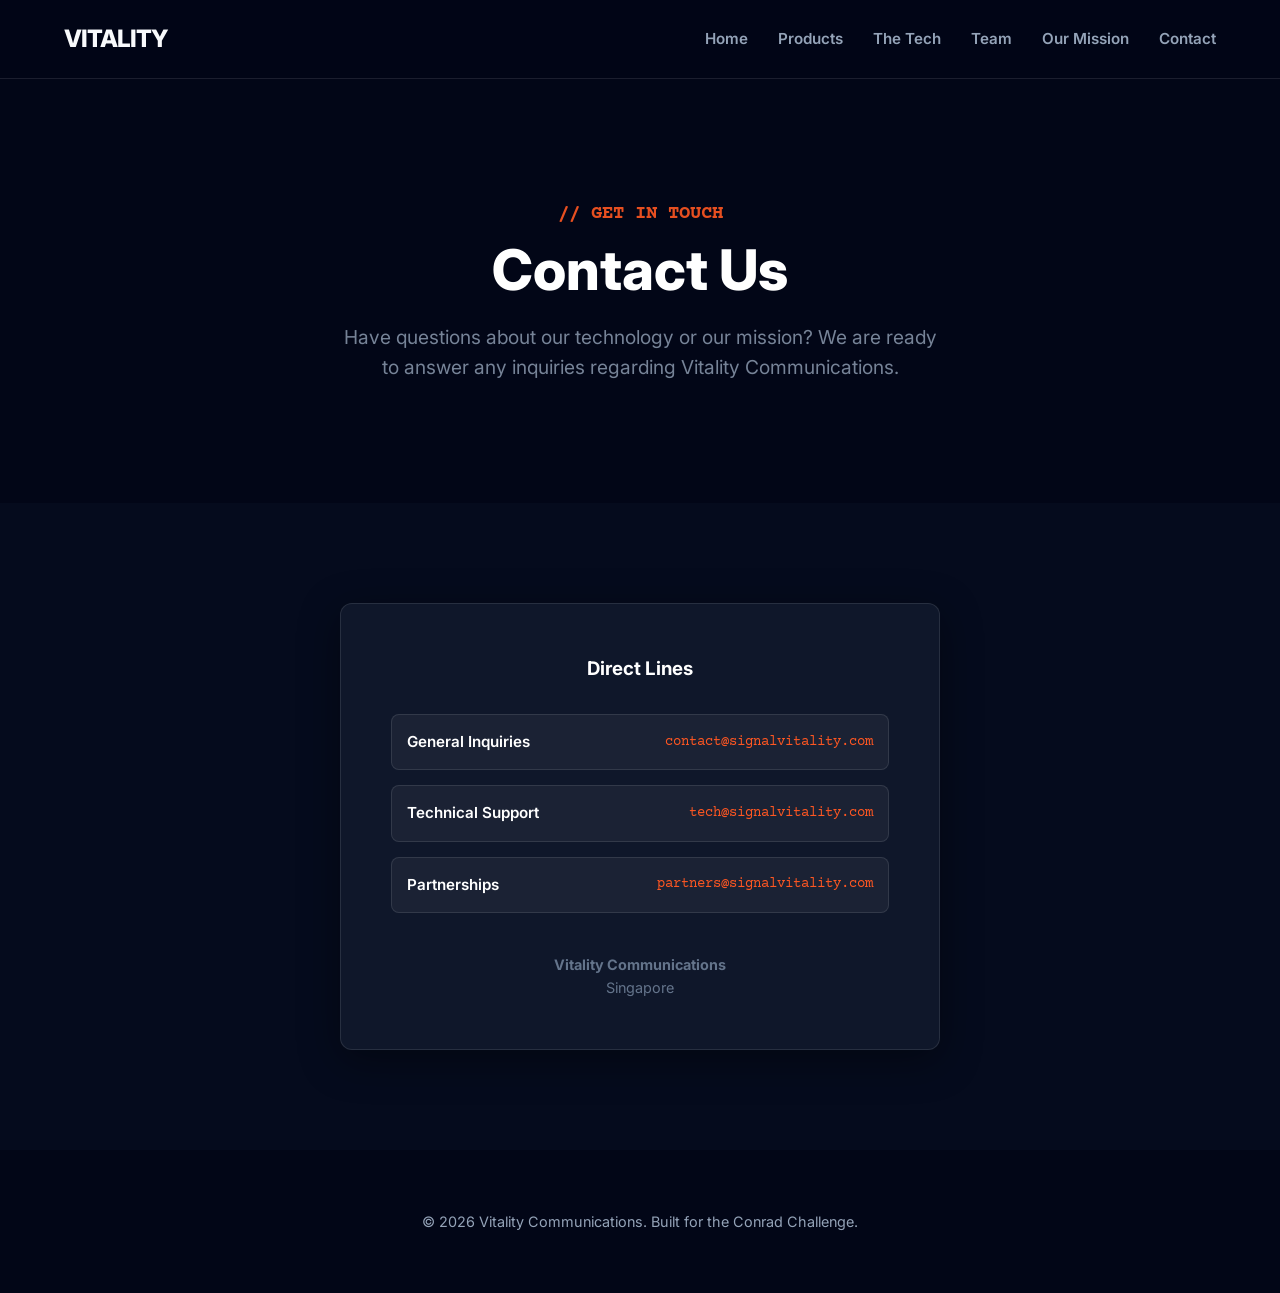
==== contact.html @ ee5ede46 "Update contact.html" ====
<!DOCTYPE html>
<html lang="en">
<head>
    <!-- Google tag (gtag.js) -->
<script async src="https://www.googletagmanager.com/gtag/js?id=G-MPYQN17QH8"></script>
<script>
  window.dataLayer = window.dataLayer || [];
  function gtag(){dataLayer.push(arguments);}
  gtag('js', new Date());

  gtag('config', 'G-MPYQN17QH8');
</script>
    <meta charset="UTF-8">
    <meta name="viewport" content="width=device-width, initial-scale=1.0">
    <title>Contact | Vitality</title>
    
    <meta property="og:title" content="Contact Vitality Communications">
    <meta property="og:description" content="Get in touch with the Vitality team regarding technology, partnerships, or general inquiries.">
    <meta property="og:image" content="https://signalvitality.com/assets/img/clean.png">
    
    <link rel="icon" type="image/svg+xml" href="assets/img/favicon.svg">
    <link rel="preconnect" href="https://fonts.googleapis.com">
    <link href="https://fonts.googleapis.com/css2?family=Inter:wght@400;600;800&family=Courier+Prime:wght@400;700&display=swap" rel="stylesheet">
    <link rel="stylesheet" href="css/style.css">
</head>
<body>
    <div id="loader">
    <div class="loader-content">
        <div class="loader-logo">VITALITY</div>
        <div class="loader-bar">
            <div class="loader-progress"></div>
        </div>
        <div class="loader-text">INITIALIZING AEGIS PROTOCOL...</div>
    </div>
</div>

    <nav>
        <div class="logo">VITALITY</div>
        <div class="hamburger" onclick="toggleMenu()">
            <span></span>
            <span></span>
            <span></span>
        </div>
        <ul id="nav-links">
            <li><a href="index.html">Home</a></li>
            <li><a href="product.html">Products</a></li>
            <li><a href="tech.html">The Tech</a></li>
            <li><a href="team.html">Team</a></li>
            <li><a href="mission.html">Our Mission</a></li>
            <li><a href="contact.html">Contact</a></li>
        </ul>
    </nav>

    <header class="hero" style="padding: 120px 20px; background-image: none; background-color: var(--bg-body);">
        <div class="container" style="text-align: center;">
            <p style="color: var(--primary-color); font-family: 'Courier Prime', monospace; margin-bottom: 10px; font-weight: 700;">// GET IN TOUCH</p>
            <h1 style="font-size: 3.5rem;">Contact Us</h1>
            <p style="max-width: 600px; margin: 0 auto; opacity: 0.8; color: var(--text-muted);">
                Have questions about our technology or our mission? We are ready to answer any inquiries regarding Vitality Communications.
            </p>
        </div>
    </header>

    <section class="reveal">
        <div class="container" style="display: flex; justify-content: center;">
            
            <div style="background: var(--bg-card); padding: 50px; border-radius: 12px; border: 1px solid var(--border-color); text-align: center; max-width: 600px; width: 100%; box-shadow: 0 10px 40px rgba(0,0,0,0.4);">
                
                <h3 style="color: white; margin-bottom: 30px;">Direct Lines</h3>
                
                <a href="mailto:contact@signalvitality.com" style="display: block; background: rgba(255, 255, 255, 0.05); border: 1px solid var(--border-color); color: white; padding: 15px; border-radius: 8px; text-decoration: none; margin-bottom: 15px; transition: all 0.2s ease; text-align: left; display: flex; align-items: center; justify-content: space-between;">
                    <span style="font-family: 'Inter', sans-serif; font-size: 0.95rem; font-weight: 600;">General Inquiries</span>
                    <span style="font-family: 'Courier Prime', monospace; color: var(--primary-color); font-size: 0.9rem;">contact@signalvitality.com</span>
                </a>

                <a href="mailto:tech@signalvitality.com" style="display: block; background: rgba(255, 255, 255, 0.05); border: 1px solid var(--border-color); color: white; padding: 15px; border-radius: 8px; text-decoration: none; margin-bottom: 15px; transition: all 0.2s ease; text-align: left; display: flex; align-items: center; justify-content: space-between;">
                    <span style="font-family: 'Inter', sans-serif; font-size: 0.95rem; font-weight: 600;">Technical Support</span>
                    <span style="font-family: 'Courier Prime', monospace; color: var(--primary-color); font-size: 0.9rem;">tech@signalvitality.com</span>
                </a>

                <a href="mailto:partners@signalvitality.com" style="display: block; background: rgba(255, 255, 255, 0.05); border: 1px solid var(--border-color); color: white; padding: 15px; border-radius: 8px; text-decoration: none; margin-bottom: 15px; transition: all 0.2s ease; text-align: left; display: flex; align-items: center; justify-content: space-between;">
                    <span style="font-family: 'Inter', sans-serif; font-size: 0.95rem; font-weight: 600;">Partnerships</span>
                    <span style="font-family: 'Courier Prime', monospace; color: var(--primary-color); font-size: 0.9rem;">partners@signalvitality.com</span>
                </a>

                <p style="margin-top: 40px; font-size: 0.9rem; color: #64748b; font-family: 'Inter', sans-serif;">
                    <strong>Vitality Communications</strong><br>
                    Singapore
                </p>

            </div>

        </div>
    </section>

    <footer>
        <p>&copy; 2026 Vitality Communications. Built for the Conrad Challenge.</p>
    </footer>
<script>
    window.addEventListener('load', () => {
        const loader = document.getElementById('loader');
        setTimeout(() => {
            loader.style.opacity = '0';
            setTimeout(() => {
                loader.style.display = 'none';
            }, 500);
        }, 1000); // 1 Seconds Force Wait
    });
</script>
    <script>
        window.addEventListener('scroll', reveal);
        function reveal() {
            var reveals = document.querySelectorAll('.reveal');
            for (var i = 0; i < reveals.length; i++) {
                var windowHeight = window.innerHeight;
                var elementTop = reveals[i].getBoundingClientRect().top;
                if (elementTop < windowHeight - 150) {
                    reveals[i].classList.add('active');
                }
            }
        }
        reveal();

        function toggleMenu() {
            var menu = document.getElementById("nav-links");
            menu.classList.toggle("active");
        }
    </script>

</body>
</html>
---- css/style.css ----
/* --- 0. LOADING STYLES --- */

/* PRELOADER CSS */
#loader {
    position: fixed;
    inset: 0;
    background-color: #020617;
    z-index: 9999;
    display: flex;
    justify-content: center;
    align-items: center;
    transition: opacity 0.5s ease-out;
}
.loader-content { text-align: center; width: 300px; }
.loader-logo {
    font-family: 'Inter', sans-serif;
    font-weight: 900;
    font-size: 2rem;
    color: white;
    margin-bottom: 20px;
    letter-spacing: 2px;
}
.loader-bar {
    width: 100%;
    height: 2px;
    background: rgba(255, 255, 255, 0.1);
    position: relative;
    overflow: hidden;
}
.loader-progress {
    position: absolute;
    top: 0;
    left: 0;
    height: 100%;
    width: 100%;
    background: #FF5722; /* Ensure this matches your primary color */
    animation: loadProgress 2s infinite;
    transform-origin: left;
}
.loader-text {
    font-family: 'Courier Prime', monospace;
    color: #FF5722;
    font-size: 0.7rem;
    margin-top: 10px;
    opacity: 0.7;
}
@keyframes loadProgress {
    0% { transform: scaleX(0); }
    50% { transform: scaleX(0.7); }
    100% { transform: scaleX(1); }
}

/* --- 1. VARIABLES (STEALTH NAVY THEME) --- */
:root {
    /* BRAND COLORS */
    --primary-color: #FF5722;   /* Safety Orange (Highlights) */
    
    /* DARK MODE PALETTE */
    --bg-body: #020617;         /* Almost Black (Main Background) */
    --bg-card: #0F172A;         /* Deep Slate (Card Background) */
    --bg-nav:  rgba(2, 6, 23, 0.95); /* Semi-transparent Nav */
    
    /* TEXT COLORS */
    --text-main: #F8FAFC;       /* White (Headings) */
    --text-muted: #94A3B8;      /* Grey (Paragraphs) */
    
    /* BORDERS */
    --border-color: rgba(255, 255, 255, 0.1); /* Subtle white lines */

    /* FONTS */
    --font-body: 'Inter', sans-serif;
}

/* --- 2. RESET & BASE --- */
* {
    margin: 0;
    padding: 0;
    box-sizing: border-box;
}

body {
    font-family: var(--font-body);
    color: var(--text-muted);
    line-height: 1.6;
    background-color: var(--bg-body);
    overflow-x: hidden;
}

/* SCROLL LOCK CLASS (Added by JS during animation) */
body.noscroll {
    overflow: hidden;
}

h1, h2, h3, h4 {
    color: var(--text-main);
}

/* --- 3. UTILITIES --- */
.container {
    max-width: 1200px;
    margin: 0 auto;
    padding: 0 20px;
}

/* --- 4. NAVIGATION (DARK GLASS) --- */
nav {
    display: flex;
    justify-content: space-between;
    align-items: center;
    padding: 20px 5%;
    background-color: var(--bg-nav);
    backdrop-filter: blur(10px);
    border-bottom: 1px solid var(--border-color);
    position: sticky;
    top: 0;
    z-index: 1000;
}

nav .logo {
    font-weight: 800;
    font-size: 1.5rem;
    color: var(--text-main);
    letter-spacing: -1px;
}

nav ul {
    list-style: none;
    display: flex;
    gap: 30px;
}

nav a {
    text-decoration: none;
    color: var(--text-muted);
    font-weight: 600;
    font-size: 0.95rem;
    transition: color 0.3s;
}

nav a:hover, nav a.active {
    color: var(--primary-color);
}

nav .btn-nav {
    background-color: var(--primary-color);
    color: white;
    padding: 8px 16px;
    border-radius: 4px;
}

nav .btn-nav:hover {
    background-color: #e64a19;
}

/* Hamburger Icon (White) */
.hamburger {
    display: none;
    cursor: pointer;
    flex-direction: column;
    gap: 5px;
}
.hamburger span {
    display: block;
    width: 25px;
    height: 3px;
    background-color: var(--text-main);
    border-radius: 3px;
}

/* --- 5. HERO SECTIONS --- */
header.hero, header.hero-home {
    background-image: linear-gradient(rgba(2, 6, 23, 0.85), rgba(2, 6, 23, 0.7)), url('../assets/img/hero.png');
    background-size: cover;
    background-position: center;
    background-repeat: no-repeat;
    color: white;
    padding: 120px 20px;
    text-align: center;
    border-bottom: none; /* REMOVED BORDER */
}

/* Fullscreen Hero specific */
header.hero-home {
    /* Reduced height so the next section peeks through */
    min-height: 70vh; 
    height: auto;
    display: flex;
    flex-direction: column;
    justify-content: center;
    align-items: center;
    position: relative;
    text-shadow: 0 4px 15px rgba(0,0,0,0.8);
    padding-top: 100px;
    padding-bottom: 100px;
}

header.hero h1, header.hero-home h1 {
    font-size: 3.5rem;
    line-height: 1.1;
    margin-bottom: 20px;
    font-weight: 800;
    color: white;
}

header.hero p, header.hero-home p {
    font-size: 1.2rem;
    opacity: 0.9;
    margin-bottom: 40px;
    color: #cbd5e1;
}

.hero-btns {
    display: flex;
    justify-content: center;
    gap: 15px;
}

/* --- SCROLL INDICATOR (BOUNCING) --- */
.scroll-indicator {
    position: absolute;
    bottom: 100px; /* Moved up slightly */
    left: 50%;
    transform: translateX(-50%);
    
    font-family: 'Courier Prime', monospace;
    font-size: 1.1rem; /* Larger font */
    font-weight: 700;  /* Bolder */
    color: var(--primary-color);
    
    opacity: 0; /* JS fades this in */
    cursor: pointer;
    text-shadow: 0 2px 10px rgba(0,0,0,0.8);
    letter-spacing: 1px;
    
    z-index: 100;
    pointer-events: auto;
    
    /* Bounce Animation */
    animation: bounce 2s infinite;
}

@keyframes bounce {
    0%, 20%, 50%, 80%, 100% {transform: translateX(-50%) translateY(0);}
    40% {transform: translateX(-50%) translateY(-15px);} /* Higher jump */
    60% {transform: translateX(-50%) translateY(-7px);}
}

.hero-label {
    position: absolute;
    bottom: 20px;
    right: 30px;
    font-family: 'Courier New', monospace;
    font-size: 0.8rem;
    color: rgba(255, 255, 255, 0.6);
    letter-spacing: 1px;
    text-transform: uppercase;
}

/* --- 6. BUTTONS --- */
.btn {
    display: inline-block;
    padding: 14px 35px;
    background-color: var(--primary-color);
    color: white;
    text-decoration: none;
    border-radius: 6px;
    font-weight: bold;
    border: 1px solid var(--primary-color);
    transition: all 0.2s ease;
}
.btn:hover { background-color: #e64a19; }

.btn-outline {
    background-color: transparent;
    color: white;
    border: 1px solid rgba(255,255,255,0.3);
}
.btn-outline:hover {
    border-color: white;
    background-color: rgba(255,255,255,0.05);
}

/* --- 7. SECTIONS (ALL DARK) --- */
section {
    padding: 100px 0;
    border-bottom: none; /* REMOVED BORDER */
}

/* Alternating dark shades */
section:nth-child(odd) { background-color: var(--bg-body); }
section:nth-child(even) { background-color: #050b1d; }

section h2 {
    font-size: 2.5rem;
    margin-bottom: 10px;
    color: var(--text-main);
}

p.lead {
    font-size: 1.2rem;
    color: var(--text-muted);
    max-width: 700px;
    margin-bottom: 50px;
}

/* --- 8. CARDS (DARK UI) --- */
.grid-2 {
    display: grid;
    grid-template-columns: 1fr 1fr;
    gap: 40px;
    margin-top: 40px;
}

.features-grid {
    display: grid;
    grid-template-columns: repeat(3, 1fr);
    gap: 30px;
    margin-top: 40px;
}

.card, .feature, .product-card {
    background: var(--bg-card);
    padding: 30px;
    border-radius: 8px;
    border: 1px solid var(--border-color);
    color: var(--text-muted);
    box-shadow: 0 4px 20px rgba(0,0,0,0.2); /* Dark shadow */
}

.feature h3, .card h3 {
    margin-bottom: 15px;
    color: var(--text-main);
    font-size: 1.3rem;
}

/* --- 9. FOOTER --- */
footer {
    background-color: #020617;
    color: var(--text-muted);
    text-align: center;
    padding: 60px 20px;
    font-size: 0.9rem;
    border-top: none; /* REMOVED BORDER */
}

/* --- 10. TABLES (DARK MODE) --- */
.comparison-table, .software-table {
    width: 100%;
    border-collapse: collapse;
    margin-top: 30px;
    background: var(--bg-card);
    border: 1px solid var(--border-color);
    border-radius: 8px;
    overflow: hidden;
}

.comparison-table th, .software-table th {
    background-color: #1e293b;
    color: white;
    padding: 15px 20px;
    text-align: left;
    font-weight: 600;
}

.comparison-table td, .software-table td {
    padding: 15px 20px;
    border-bottom: 1px solid var(--border-color);
    color: var(--text-muted);
}

/* --- 11. ANIMATIONS --- */
.reveal {
    opacity: 0;
    transform: translateY(30px);
    transition: all 0.8s ease-out;
}
.reveal.active {
    opacity: 1;
    transform: translateY(0);
}

/* --- 12. SPECIFIC OVERRIDES --- */

/* Fix Product Card Images for Dark Mode */
.product-img-container, .product-img-placeholder {
    background-color: #0f172a !important;
    border-bottom: 1px solid var(--border-color) !important;
}

/* Ensure Global Impact stays dark */
#impact {
    background-color: var(--bg-body) !important;
    border-top: none; /* REMOVED BORDER */
}

/* --- 13. MOBILE RESPONSIVENESS --- */
@media (max-width: 768px) {
    /* Menu Fixes */
    .hamburger { display: flex; }
    
    nav ul {
        display: none; 
        flex-direction: column;
        width: 100%;
        position: absolute;
        top: 70px;
        left: 0;
        background-color: var(--bg-card); /* Dark menu background */
        padding: 20px;
        box-shadow: 0 10px 20px rgba(0,0,0,0.5);
        border-top: 1px solid var(--border-color);
        border-bottom: 1px solid var(--border-color);
    }
    nav ul.active { display: flex; }

    /* Text Sizing */
    header.hero h1, header.hero-home h1 { 
        font-size: 2.5rem !important;
        line-height: 1.2 !important;
    }
    
    /* Layout */
    .grid-2, .features-grid { grid-template-columns: 1fr; }
    section { padding: 60px 0; }
    
    /* Tables & Code Blocks (Prevent Overflow) */
    .comparison-table, .software-table { min-width: 600px; }
    div[style*="overflow-x: auto"] { 
        width: 100%; 
        overflow-x: auto; 
    }
    .code-block, .tech-diagram, .tech-compare {
        max-width: 100vw;
        overflow-x: auto !important;
        white-space: nowrap; 
    }
    .code-block { white-space: pre-wrap !important; }

    /* Hiding Elements */
    .hero-label, .scroll-indicator { display: none !important; }
}


/* =========================================================================
   14. NEW AEGIS ANIMATION STYLES (Fixed: Direct to Map + Spacing)
========================================================================= */

header.aegis-intro {
    height: 100vh; 
    width: 100vw;
    position: relative; 
    background-color: #020617;
    border-bottom: none; /* REMOVED BORDER */
    overflow: hidden;
    display: flex;
    justify-content: center;
    align-items: center;
}

/* Stage: Forces 16:9 ratio but scales up to COVER the viewport */
#hero-stage {
    position: absolute;
    width: 100vw;
    height: 56.25vw; /* Base 16:9 */
    min-height: 100vh;
    min-width: 177.78vh; /* 16:9 ratio relative to height */
    top: 50%; left: 50%;
    transform: translate(-50%, -50%);
    z-index: 10;
}

/* Background Map */
.bg-map-container { position: absolute; top: 0; left: 0; width: 100%; height: 100%; z-index: 0; }
#city-map {
    width: 100%; height: 100%; 
    object-fit: cover; 
    transform: scale(3);
    filter: blur(4px) invert(1) hue-rotate(180deg) brightness(0.8);
    opacity: 0.5;
}

/* --- Device Wrappers (Animated by GSAP) --- */
.device {
    position: absolute;
    top: 50%; left: 50%;
    transform: translate(-50%, -50%);
    will-change: transform, opacity;
    z-index: 10; 
    display: flex;
    justify-content: center;
    align-items: center;
}

/* Hero Node Specific Wrapper - Increased size to 48vw */
#hero-node-wrapper { 
    width: 48vw; 
    z-index: 15; 
    top: 38%; 
    left: 51%;
}

/* Secondary Device Wrappers */
.secondary-device {
    opacity: 0;
    transform: translate(-50%, -50%) scale(0);
}

/* Wrapper Sizing */
#hub-wrapper { width: 13vw; } 
.std-node-wrapper { width: 9.6vw; }
.repeater-wrapper { width: 6.5vw; } 
.handheld-wrapper { width: 6.75vw; }

/* --- Inner Images & PERMANENT OFFSETS (Your Config) --- */
.device-img {
    width: 100%;
    height: auto;
    display: block;
    filter: drop-shadow(0px 0px 15px rgba(255, 255, 255, 0.3));
}

.offset-rep { transform: translate(15%, 20%); }
.offset-hub { transform: translate(-5%, 10%); }
.offset-node { transform: translate(0, 0); }
#hero-node-wrapper .device-img { transform: translate(0, 0%); }
.offset-hand { transform: translate(-15%, -10%); }


/* SVG Lines */
#mesh-lines-svg {
    position: absolute; top: 0; left: 0; width: 100%; height: 100%;
    z-index: 5; 
    pointer-events: none;
    filter: drop-shadow(0px 0px 8px rgba(255, 255, 255, 0.6));
}
.mesh-line {
    fill: none; stroke: var(--primary-color); stroke-width: 2px;
    vector-effect: non-scaling-stroke;
    opacity: 0;
}

/* Animation Text Typography */
#hero-text-container {
    position: absolute;
    top: 72%;
    left: 50%;
    transform: translate(-50%, -50%);
    z-index: 20; 
    text-align: center; pointer-events: none;
    width: 100%; max-width: 1400px;
    display: flex; flex-direction: column; align-items: center; justify-content: center;
}

#hero-text-container h1 {
    color: #F8FAFC; font-weight: 700; font-size: 2.5vw; 
    margin-bottom: 0px; text-transform: uppercase; letter-spacing: 0.8em; 
    margin-left: 0.8em; text-shadow: 0 4px 20px rgba(0,0,0,0.9);
    line-height: 1; white-space: nowrap; 
}

#hero-text-container h2 {
    color: #F8FAFC; font-weight: 900; font-size: 13vw; 
    line-height: 0.85; margin-top: 0px; margin-bottom: 15px;
    text-transform: uppercase; letter-spacing: -0.02em;
    text-shadow: 0 4px 40px rgba(0,0,0,1);
}

#hero-text-container h3 {
    color: var(--primary-color); 
    font-weight: 700; font-size: 2vw;
    margin-top: 0; text-transform: uppercase;
    letter-spacing: 0.15em;
    text-shadow: 0 2px 10px rgba(0,0,0,0.8);
    opacity: 0.9;
    white-space: nowrap;
}

/* Animation Mobile Overrides */
@media (max-width: 768px) {
    #hero-node-wrapper { width: 60vw; }
    #hub-wrapper { width: 25vw; } 
    .std-node-wrapper { width: 18vw; } 
    .repeater-wrapper { width: 14vw; } 
    .handheld-wrapper { width: 12vw; }
    
    #hero-text-container h1 { font-size: 4vw; letter-spacing: 0.5em; margin-left: 0.5em; }
    #hero-text-container h2 { font-size: 18vw; }
    #hero-text-container h3 { font-size: 3.5vw; }
}
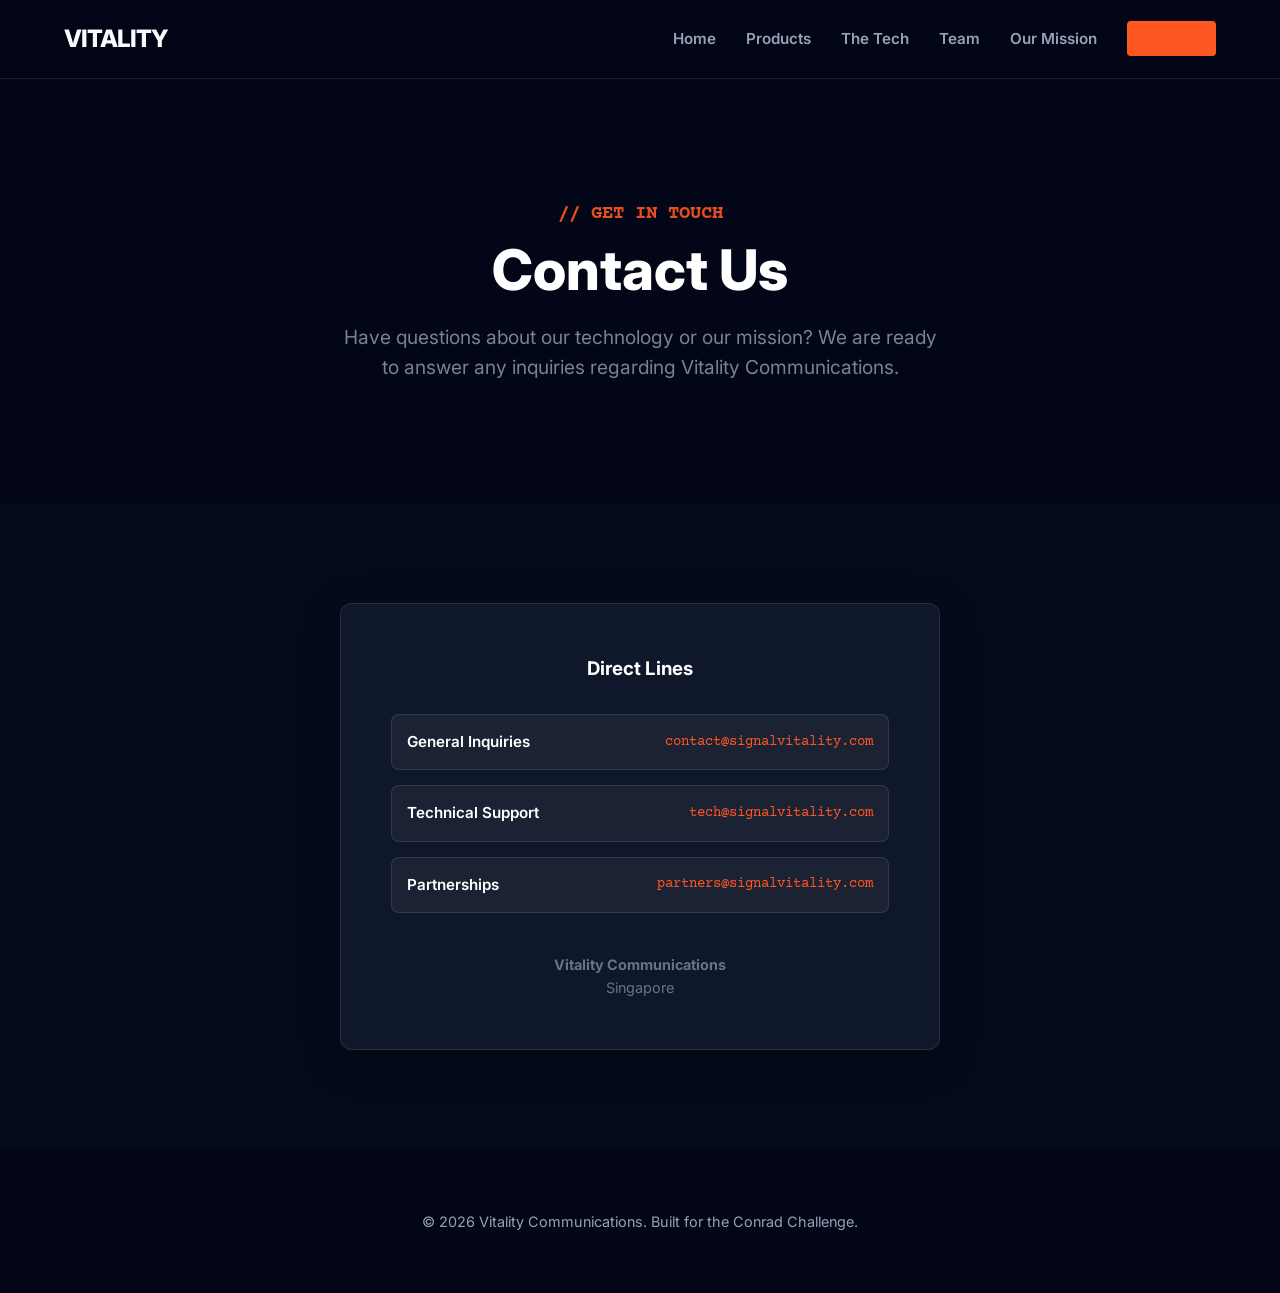
==== commit 029d204e: "Refactor CSS and distribute navigation logic -   Moved common CSS variables and styles (nav, footer," ====
--- a/contact.html
+++ b/contact.html
@@ -34,22 +34,7 @@
     </div>
 </div>
 
-    <nav>
-        <div class="logo">VITALITY</div>
-        <div class="hamburger" onclick="toggleMenu()">
-            <span></span>
-            <span></span>
-            <span></span>
-        </div>
-        <ul id="nav-links">
-            <li><a href="index.html">Home</a></li>
-            <li><a href="product.html">Products</a></li>
-            <li><a href="tech.html">The Tech</a></li>
-            <li><a href="team.html">Team</a></li>
-            <li><a href="mission.html">Our Mission</a></li>
-            <li><a href="contact.html">Contact</a></li>
-        </ul>
-    </nav>
+    <nav></nav>
 
     <header class="hero" style="padding: 120px 20px; background-image: none; background-color: var(--bg-body);">
         <div class="container" style="text-align: center;">
@@ -121,11 +106,7 @@
         }
         reveal();
 
-        function toggleMenu() {
-            var menu = document.getElementById("nav-links");
-            menu.classList.toggle("active");
-        }
     </script>
-
+    <script src="js/nav.js"></script>
 </body>
 </html>
--- a/css/style.css
+++ b/css/style.css
@@ -64,6 +64,14 @@
     --text-main: #F8FAFC;       /* White (Headings) */
     --text-muted: #94A3B8;      /* Grey (Paragraphs) */
     
+    /* STATUS COLORS */
+    --success-color: #10B981;
+    --danger-color: #EF4444;
+    --group-color: #3B82F6;
+
+    /* ALIASES */
+    --bg-dark: var(--bg-body);
+
     /* BORDERS */
     --border-color: rgba(255, 255, 255, 0.1); /* Subtle white lines */
 
@@ -158,6 +166,9 @@
     cursor: pointer;
     flex-direction: column;
     gap: 5px;
+    background: none;
+    border: none;
+    padding: 0;
 }
 .hamburger span {
     display: block;
@@ -309,13 +320,15 @@
     grid-template-columns: 1fr 1fr;
     gap: 40px;
     margin-top: 40px;
+    width: 100%;
 }
 
 .features-grid {
     display: grid;
-    grid-template-columns: repeat(3, 1fr);
+    grid-template-columns: repeat(auto-fit, minmax(300px, 1fr));
     gap: 30px;
     margin-top: 40px;
+    width: 100%;
 }
 
 .card, .feature, .product-card {
@@ -344,7 +357,7 @@
 }
 
 /* --- 10. TABLES (DARK MODE) --- */
-.comparison-table, .software-table {
+.comparison-table, .software-table, .spec-table {
     width: 100%;
     border-collapse: collapse;
     margin-top: 30px;
@@ -362,10 +375,25 @@
     font-weight: 600;
 }
 
-.comparison-table td, .software-table td {
+.comparison-table td, .software-table td, .spec-table td {
     padding: 15px 20px;
     border-bottom: 1px solid var(--border-color);
     color: var(--text-muted);
+}
+
+/* Spec Table Specifics */
+.spec-table {
+    font-family: 'Courier Prime', monospace;
+    font-size: 0.9rem;
+    margin-top: 20px;
+    background: transparent; /* Override card background if needed, or keep consistent */
+    border: none;
+    box-shadow: none;
+}
+.spec-table td:first-child {
+    font-weight: 700;
+    color: var(--primary-color);
+    width: 30%;
 }
 
 /* --- 11. ANIMATIONS --- */
@@ -379,7 +407,33 @@
     transform: translateY(0);
 }
 
-/* --- 12. SPECIFIC OVERRIDES --- */
+/* --- 12. SPECIFIC OVERRIDES & UTILITIES --- */
+
+/* GLASSMORPHISM CARD STYLE */
+.glass-card {
+    background: rgba(15, 23, 42, 0.65); /* Dark blue tint */
+    backdrop-filter: blur(12px); /* The "Glass" blur */
+    -webkit-backdrop-filter: blur(12px);
+    border: 1px solid rgba(255, 255, 255, 0.08);
+    border-radius: 12px;
+    padding: 30px;
+    transition: all 0.3s ease;
+    position: relative;
+    overflow: hidden;
+    box-shadow: 0 4px 30px rgba(0, 0, 0, 0.2);
+}
+
+.glass-card:hover {
+    transform: translateY(-5px);
+    border-color: rgba(255, 87, 34, 0.5); /* Orange border on hover */
+    box-shadow: 0 10px 40px rgba(255, 87, 34, 0.15);
+}
+
+/* WAVE & NETWORK CANVAS */
+.anim-canvas {
+    position: absolute; top: 0; left: 0; width: 100%; height: 100%;
+    z-index: 0; pointer-events: none; opacity: 0.5;
+}
 
 /* Fix Product Card Images for Dark Mode */
 .product-img-container, .product-img-placeholder {
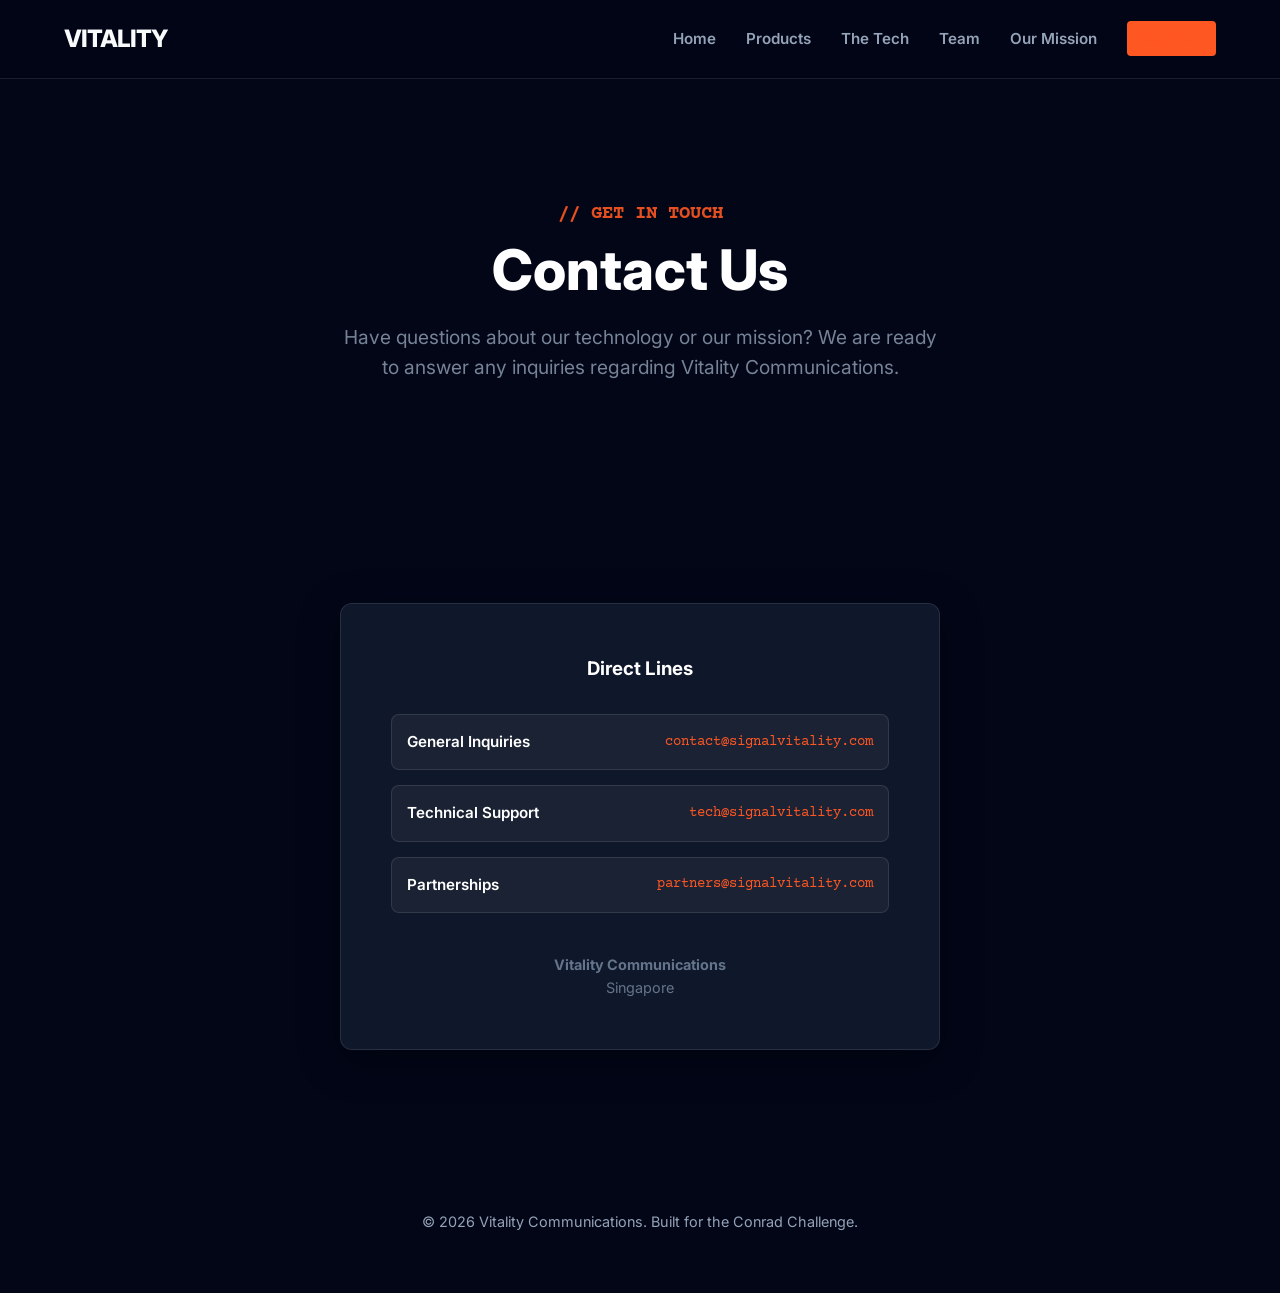
==== commit a3fc6193: "Replace preloader with progressive image loading -   Removed `#loader` and associated blocking JS fr" ====
--- a/contact.html
+++ b/contact.html
@@ -24,16 +24,6 @@
     <link rel="stylesheet" href="css/style.css">
 </head>
 <body>
-    <div id="loader">
-    <div class="loader-content">
-        <div class="loader-logo">VITALITY</div>
-        <div class="loader-bar">
-            <div class="loader-progress"></div>
-        </div>
-        <div class="loader-text">INITIALIZING AEGIS PROTOCOL...</div>
-    </div>
-</div>
-
     <nav></nav>
 
     <header class="hero" style="padding: 120px 20px; background-image: none; background-color: var(--bg-body);">
@@ -82,17 +72,6 @@
         <p>&copy; 2026 Vitality Communications. Built for the Conrad Challenge.</p>
     </footer>
 <script>
-    window.addEventListener('load', () => {
-        const loader = document.getElementById('loader');
-        setTimeout(() => {
-            loader.style.opacity = '0';
-            setTimeout(() => {
-                loader.style.display = 'none';
-            }, 500);
-        }, 1000); // 1 Seconds Force Wait
-    });
-</script>
-    <script>
         window.addEventListener('scroll', reveal);
         function reveal() {
             var reveals = document.querySelectorAll('.reveal');
--- a/css/style.css
+++ b/css/style.css
@@ -1,54 +1,5 @@
-/* --- 0. LOADING STYLES --- */
-
-/* PRELOADER CSS */
-#loader {
-    position: fixed;
-    inset: 0;
-    background-color: #020617;
-    z-index: 9999;
-    display: flex;
-    justify-content: center;
-    align-items: center;
-    transition: opacity 0.5s ease-out;
-}
-.loader-content { text-align: center; width: 300px; }
-.loader-logo {
-    font-family: 'Inter', sans-serif;
-    font-weight: 900;
-    font-size: 2rem;
-    color: white;
-    margin-bottom: 20px;
-    letter-spacing: 2px;
-}
-.loader-bar {
-    width: 100%;
-    height: 2px;
-    background: rgba(255, 255, 255, 0.1);
-    position: relative;
-    overflow: hidden;
-}
-.loader-progress {
-    position: absolute;
-    top: 0;
-    left: 0;
-    height: 100%;
-    width: 100%;
-    background: #FF5722; /* Ensure this matches your primary color */
-    animation: loadProgress 2s infinite;
-    transform-origin: left;
-}
-.loader-text {
-    font-family: 'Courier Prime', monospace;
-    color: #FF5722;
-    font-size: 0.7rem;
-    margin-top: 10px;
-    opacity: 0.7;
-}
-@keyframes loadProgress {
-    0% { transform: scaleX(0); }
-    50% { transform: scaleX(0.7); }
-    100% { transform: scaleX(1); }
-}
+/* --- 0. PROGRESSIVE LOADING --- */
+@import url('loading.css');
 
 /* --- 1. VARIABLES (STEALTH NAVY THEME) --- */
 :root {
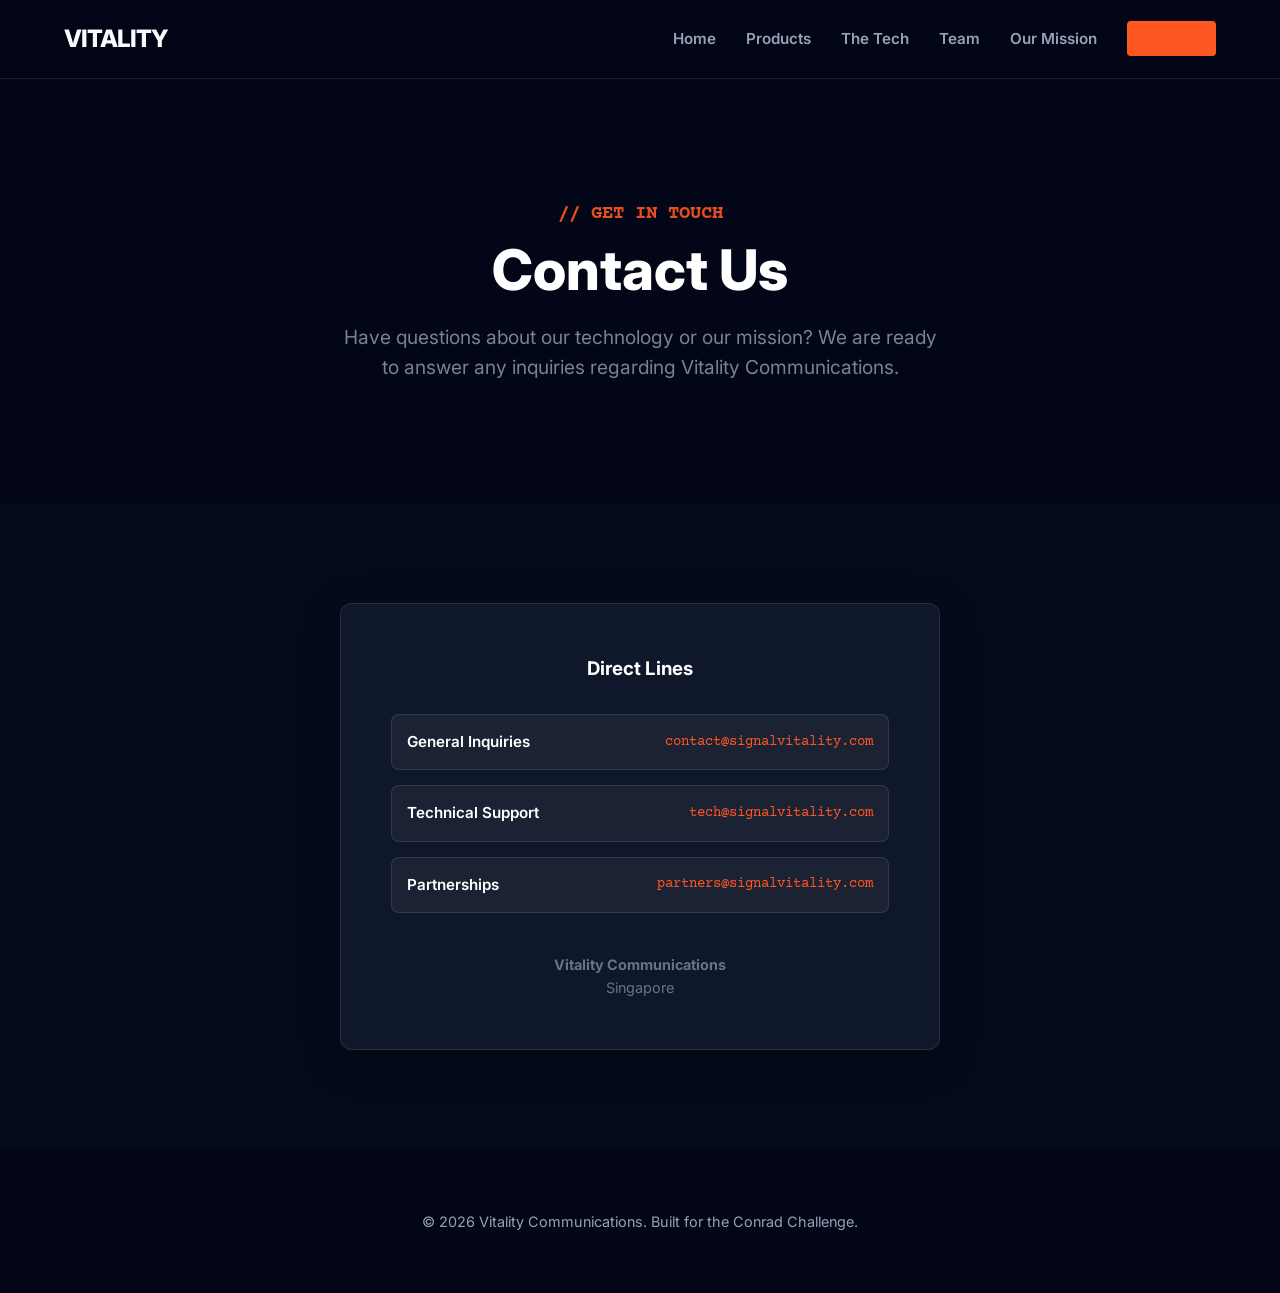
==== commit e5b11f7f: "Refactor site to separate CSS/JS and improve mobile navigation - Separated inline CSS and JS into ex" ====
--- a/contact.html
+++ b/contact.html
@@ -26,66 +26,55 @@
 <body>
     <nav></nav>
 
-    <header class="hero" style="padding: 120px 20px; background-image: none; background-color: var(--bg-body);">
-        <div class="container" style="text-align: center;">
-            <p style="color: var(--primary-color); font-family: 'Courier Prime', monospace; margin-bottom: 10px; font-weight: 700;">// GET IN TOUCH</p>
-            <h1 style="font-size: 3.5rem;">Contact Us</h1>
-            <p style="max-width: 600px; margin: 0 auto; opacity: 0.8; color: var(--text-muted);">
-                Have questions about our technology or our mission? We are ready to answer any inquiries regarding Vitality Communications.
-            </p>
-        </div>
-    </header>
+    <main>
+        <header class="hero" style="padding: 120px 20px; background-image: none; background-color: var(--bg-body);">
+            <div class="container" style="text-align: center;">
+                <p style="color: var(--primary-color); font-family: 'Courier Prime', monospace; margin-bottom: 10px; font-weight: 700;">// GET IN TOUCH</p>
+                <h1 style="font-size: 3.5rem;">Contact Us</h1>
+                <p style="max-width: 600px; margin: 0 auto; opacity: 0.8; color: var(--text-muted);">
+                    Have questions about our technology or our mission? We are ready to answer any inquiries regarding Vitality Communications.
+                </p>
+            </div>
+        </header>
 
-    <section class="reveal">
-        <div class="container" style="display: flex; justify-content: center;">
-            
-            <div style="background: var(--bg-card); padding: 50px; border-radius: 12px; border: 1px solid var(--border-color); text-align: center; max-width: 600px; width: 100%; box-shadow: 0 10px 40px rgba(0,0,0,0.4);">
+        <section class="reveal">
+            <div class="container" style="display: flex; justify-content: center;">
                 
-                <h3 style="color: white; margin-bottom: 30px;">Direct Lines</h3>
-                
-                <a href="mailto:contact@signalvitality.com" style="display: block; background: rgba(255, 255, 255, 0.05); border: 1px solid var(--border-color); color: white; padding: 15px; border-radius: 8px; text-decoration: none; margin-bottom: 15px; transition: all 0.2s ease; text-align: left; display: flex; align-items: center; justify-content: space-between;">
-                    <span style="font-family: 'Inter', sans-serif; font-size: 0.95rem; font-weight: 600;">General Inquiries</span>
-                    <span style="font-family: 'Courier Prime', monospace; color: var(--primary-color); font-size: 0.9rem;">contact@signalvitality.com</span>
-                </a>
+                <div style="background: var(--bg-card); padding: 50px; border-radius: 12px; border: 1px solid var(--border-color); text-align: center; max-width: 600px; width: 100%; box-shadow: 0 10px 40px rgba(0,0,0,0.4);">
 
-                <a href="mailto:tech@signalvitality.com" style="display: block; background: rgba(255, 255, 255, 0.05); border: 1px solid var(--border-color); color: white; padding: 15px; border-radius: 8px; text-decoration: none; margin-bottom: 15px; transition: all 0.2s ease; text-align: left; display: flex; align-items: center; justify-content: space-between;">
-                    <span style="font-family: 'Inter', sans-serif; font-size: 0.95rem; font-weight: 600;">Technical Support</span>
-                    <span style="font-family: 'Courier Prime', monospace; color: var(--primary-color); font-size: 0.9rem;">tech@signalvitality.com</span>
-                </a>
+                    <h3 style="color: white; margin-bottom: 30px;">Direct Lines</h3>
 
-                <a href="mailto:partners@signalvitality.com" style="display: block; background: rgba(255, 255, 255, 0.05); border: 1px solid var(--border-color); color: white; padding: 15px; border-radius: 8px; text-decoration: none; margin-bottom: 15px; transition: all 0.2s ease; text-align: left; display: flex; align-items: center; justify-content: space-between;">
-                    <span style="font-family: 'Inter', sans-serif; font-size: 0.95rem; font-weight: 600;">Partnerships</span>
-                    <span style="font-family: 'Courier Prime', monospace; color: var(--primary-color); font-size: 0.9rem;">partners@signalvitality.com</span>
-                </a>
+                    <a href="mailto:contact@signalvitality.com" style="display: block; background: rgba(255, 255, 255, 0.05); border: 1px solid var(--border-color); color: white; padding: 15px; border-radius: 8px; text-decoration: none; margin-bottom: 15px; transition: all 0.2s ease; text-align: left; display: flex; align-items: center; justify-content: space-between;">
+                        <span style="font-family: 'Inter', sans-serif; font-size: 0.95rem; font-weight: 600;">General Inquiries</span>
+                        <span style="font-family: 'Courier Prime', monospace; color: var(--primary-color); font-size: 0.9rem;">contact@signalvitality.com</span>
+                    </a>
 
-                <p style="margin-top: 40px; font-size: 0.9rem; color: #64748b; font-family: 'Inter', sans-serif;">
-                    <strong>Vitality Communications</strong><br>
-                    Singapore
-                </p>
+                    <a href="mailto:tech@signalvitality.com" style="display: block; background: rgba(255, 255, 255, 0.05); border: 1px solid var(--border-color); color: white; padding: 15px; border-radius: 8px; text-decoration: none; margin-bottom: 15px; transition: all 0.2s ease; text-align: left; display: flex; align-items: center; justify-content: space-between;">
+                        <span style="font-family: 'Inter', sans-serif; font-size: 0.95rem; font-weight: 600;">Technical Support</span>
+                        <span style="font-family: 'Courier Prime', monospace; color: var(--primary-color); font-size: 0.9rem;">tech@signalvitality.com</span>
+                    </a>
+
+                    <a href="mailto:partners@signalvitality.com" style="display: block; background: rgba(255, 255, 255, 0.05); border: 1px solid var(--border-color); color: white; padding: 15px; border-radius: 8px; text-decoration: none; margin-bottom: 15px; transition: all 0.2s ease; text-align: left; display: flex; align-items: center; justify-content: space-between;">
+                        <span style="font-family: 'Inter', sans-serif; font-size: 0.95rem; font-weight: 600;">Partnerships</span>
+                        <span style="font-family: 'Courier Prime', monospace; color: var(--primary-color); font-size: 0.9rem;">partners@signalvitality.com</span>
+                    </a>
+
+                    <p style="margin-top: 40px; font-size: 0.9rem; color: #64748b; font-family: 'Inter', sans-serif;">
+                        <strong>Vitality Communications</strong><br>
+                        Singapore
+                    </p>
+
+                </div>
 
             </div>
-
-        </div>
-    </section>
+        </section>
+    </main>
 
     <footer>
         <p>&copy; 2026 Vitality Communications. Built for the Conrad Challenge.</p>
     </footer>
-<script>
-        window.addEventListener('scroll', reveal);
-        function reveal() {
-            var reveals = document.querySelectorAll('.reveal');
-            for (var i = 0; i < reveals.length; i++) {
-                var windowHeight = window.innerHeight;
-                var elementTop = reveals[i].getBoundingClientRect().top;
-                if (elementTop < windowHeight - 150) {
-                    reveals[i].classList.add('active');
-                }
-            }
-        }
-        reveal();
 
-    </script>
-    <script src="js/nav.js"></script>
+    <script src="js/nav.js" defer></script>
+    <script src="js/reveal.js" defer></script>
 </body>
 </html>
--- a/css/style.css
+++ b/css/style.css
@@ -404,19 +404,31 @@
     .hamburger { display: flex; }
     
     nav ul {
-        display: none; 
+        display: flex;
         flex-direction: column;
         width: 100%;
         position: absolute;
         top: 70px;
         left: 0;
         background-color: var(--bg-card); /* Dark menu background */
-        padding: 20px;
         box-shadow: 0 10px 20px rgba(0,0,0,0.5);
         border-top: 1px solid var(--border-color);
         border-bottom: 1px solid var(--border-color);
+
+        /* Animation Props */
+        max-height: 0;
+        opacity: 0;
+        overflow: hidden;
+        padding: 0 20px; /* Padding animated via height or kept 0 when closed */
+        transition: all 0.4s ease-in-out;
+        pointer-events: none; /* Prevent clicks when closed */
     }
-    nav ul.active { display: flex; }
+    nav ul.active {
+        max-height: 500px;
+        opacity: 1;
+        padding: 20px;
+        pointer-events: auto;
+    }
 
     /* Text Sizing */
     header.hero h1, header.hero-home h1 { 
@@ -447,7 +459,232 @@
 
 
 /* =========================================================================
-   14. NEW AEGIS ANIMATION STYLES (Fixed: Direct to Map + Spacing)
+/* --- 14. MISSION PAGE OVERHAUL STYLES --- */
+
+/* Mission Hero */
+.mission-hero {
+    position: relative;
+    height: 100vh;
+    width: 100%;
+    display: flex;
+    flex-direction: column;
+    justify-content: center;
+    align-items: center;
+    text-align: center;
+    overflow: hidden;
+    padding: 0 20px;
+}
+
+.hero-bg-img {
+    position: absolute;
+    top: 0;
+    left: 0;
+    width: 100%;
+    height: 100%;
+    object-fit: cover;
+    z-index: 0;
+    /* Removed brightness filter here, handled by overlay */
+}
+
+.hero-overlay {
+    position: absolute;
+    top: 0;
+    left: 0;
+    width: 100%;
+    height: 100%;
+    background: rgba(2, 6, 23, 0.7); /* Dark overlay */
+    z-index: 1;
+}
+
+.hero-content {
+    position: relative;
+    z-index: 5;
+    max-width: 900px;
+}
+
+.tagline {
+    color: var(--primary-color);
+    font-family: 'Courier Prime', monospace;
+    margin-bottom: 20px;
+    letter-spacing: 2px;
+    font-weight: 700;
+    text-transform: uppercase;
+    font-size: 1rem;
+    text-shadow: 0 2px 10px rgba(0,0,0,0.5);
+}
+
+.mission-title {
+    font-size: clamp(3.5rem, 8vw, 6rem);
+    line-height: 1.1;
+    margin-bottom: 30px;
+    font-weight: 800;
+    color: white;
+    text-shadow: 0 4px 30px rgba(0,0,0,0.8);
+    letter-spacing: -2px;
+}
+
+.mission-lead {
+    font-size: clamp(1.2rem, 3vw, 1.8rem);
+    opacity: 0.9;
+    color: #e2e8f0;
+    max-width: 800px;
+    margin: 0 auto;
+    line-height: 1.5;
+    text-shadow: 0 2px 20px rgba(0,0,0,0.8);
+}
+
+/* Statement Section */
+.statement-section {
+    background-color: var(--bg-body);
+    padding: 120px 0;
+    display: flex;
+    justify-content: center;
+}
+
+.statement-card {
+    max-width: 900px;
+    margin: 0 auto;
+    border-top: 4px solid var(--primary-color); /* Accent top border */
+    background: rgba(15, 23, 42, 0.4); /* More transparent glass */
+}
+
+.statement-heading {
+    color: white;
+    font-size: 2.5rem;
+    margin-bottom: 30px;
+    font-weight: 700;
+    text-align: center;
+}
+
+.statement-body {
+    color: #94a3b8;
+    font-size: 1.15rem;
+    line-height: 1.8;
+    text-align: left;
+}
+
+.statement-body p {
+    margin-bottom: 25px;
+}
+
+.highlight-text {
+    font-size: 1.4rem;
+    color: #cbd5e1;
+    border-left: 3px solid var(--primary-color);
+    padding-left: 20px;
+    margin: 40px 0;
+    font-weight: 300;
+    font-style: italic;
+}
+
+/* Timeline Polish */
+.timeline {
+    padding: 60px 0;
+}
+.timeline-item .content {
+    background: var(--bg-card);
+    border: 1px solid rgba(255,255,255,0.05);
+    box-shadow: 0 10px 30px rgba(0,0,0,0.2);
+}
+.timeline-item:hover .content {
+    border-color: rgba(255, 87, 34, 0.5);
+    transform: translateY(-5px);
+    box-shadow: 0 20px 40px rgba(255, 87, 34, 0.1);
+}
+
+/* Mission CTA */
+.cta-section-mission {
+    background: linear-gradient(180deg, var(--bg-body) 0%, #0f172a 100%);
+    padding: 100px 20px;
+    border-top: 1px solid var(--border-color);
+}
+
+.mission-cta-grid {
+    display: grid;
+    grid-template-columns: 1fr 1fr;
+    gap: 60px;
+    align-items: center;
+    max-width: 1100px;
+    margin: 0 auto;
+}
+
+.mission-cta-text {
+    text-align: left;
+}
+
+.mission-cta-visual {
+    position: relative;
+    border-radius: 12px;
+    overflow: hidden;
+    box-shadow: 0 20px 50px rgba(0,0,0,0.5);
+    border: 1px solid rgba(255,255,255,0.1);
+    /* Constraint for image size */
+    max-width: 450px;
+    margin: 0 auto;
+}
+
+.mission-cta-img {
+    width: 100%;
+    height: auto;
+    display: block;
+    filter: brightness(0.9);
+}
+
+.cta-heading {
+    font-size: clamp(2rem, 5vw, 3.5rem);
+    margin-bottom: 30px;
+    color: white;
+}
+
+.cta-text {
+    color: #94a3b8;
+    font-size: 1.2rem;
+    line-height: 1.6;
+    margin-bottom: 40px;
+    max-width: 100%;
+}
+
+@media (max-width: 900px) {
+    .mission-cta-grid {
+        grid-template-columns: 1fr;
+        text-align: center;
+        gap: 40px;
+    }
+
+    .mission-cta-text {
+        text-align: center;
+        order: 1; /* Text first */
+    }
+
+    .mission-cta-visual {
+        order: 2; /* Image second */
+        max-width: 100%;
+    }
+}
+
+.btn-large-glow {
+    padding: 20px 50px;
+    font-size: 1.2rem;
+    background: var(--primary-color);
+    color: white;
+    text-decoration: none;
+    border-radius: 6px;
+    font-weight: 800;
+    text-transform: uppercase;
+    letter-spacing: 1px;
+    box-shadow: 0 0 20px rgba(255, 87, 34, 0.4);
+    transition: all 0.3s ease;
+    display: inline-block;
+}
+
+.btn-large-glow:hover {
+    background: #ff7043;
+    box-shadow: 0 0 40px rgba(255, 87, 34, 0.6);
+    transform: scale(1.05);
+}
+
+
+/* --- 15. NEW AEGIS ANIMATION STYLES (Fixed: Direct to Map + Spacing)
 ========================================================================= */
 
 header.aegis-intro {
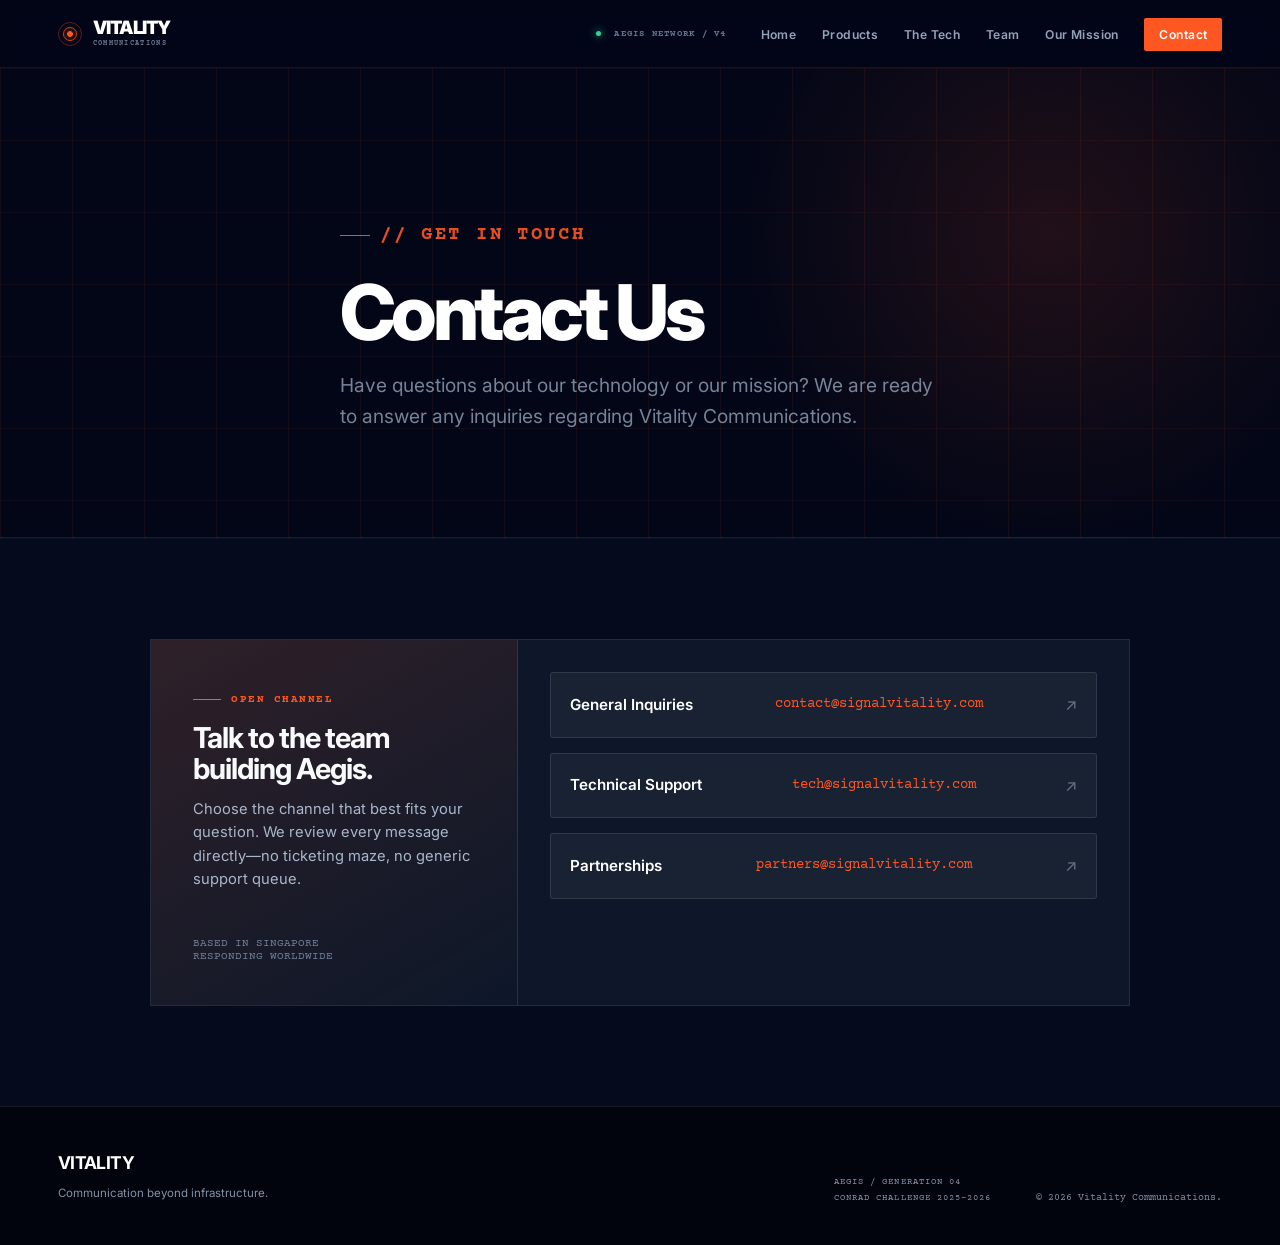
==== commit fad6536e: "Remove generated binary assets from revamp" ====
--- a/contact.html
+++ b/contact.html
@@ -15,6 +15,7 @@
     <title>Contact | Vitality</title>
     
     <meta property="og:title" content="Contact Vitality Communications">
+    <meta name="description" content="Get in touch with the Vitality team regarding technology, partnerships, or general inquiries.">
     <meta property="og:description" content="Get in touch with the Vitality team regarding technology, partnerships, or general inquiries.">
     <meta property="og:image" content="https://signalvitality.com/assets/img/clean.png">
     
@@ -22,6 +23,8 @@
     <link rel="preconnect" href="https://fonts.googleapis.com">
     <link href="https://fonts.googleapis.com/css2?family=Inter:wght@400;600;800&family=Courier+Prime:wght@400;700&display=swap" rel="stylesheet">
     <link rel="stylesheet" href="css/style.css">
+    <link rel="stylesheet" href="css/contact.css">
+    <link rel="stylesheet" href="css/refinement.css">
 </head>
 <body>
     <nav></nav>
@@ -38,34 +41,29 @@
         </header>
 
         <section class="reveal">
-            <div class="container" style="display: flex; justify-content: center;">
-                
-                <div style="background: var(--bg-card); padding: 50px; border-radius: 12px; border: 1px solid var(--border-color); text-align: center; max-width: 600px; width: 100%; box-shadow: 0 10px 40px rgba(0,0,0,0.4);">
-
-                    <h3 style="color: white; margin-bottom: 30px;">Direct Lines</h3>
-
-                    <a href="mailto:contact@signalvitality.com" style="display: block; background: rgba(255, 255, 255, 0.05); border: 1px solid var(--border-color); color: white; padding: 15px; border-radius: 8px; text-decoration: none; margin-bottom: 15px; transition: all 0.2s ease; text-align: left; display: flex; align-items: center; justify-content: space-between;">
-                        <span style="font-family: 'Inter', sans-serif; font-size: 0.95rem; font-weight: 600;">General Inquiries</span>
-                        <span style="font-family: 'Courier Prime', monospace; color: var(--primary-color); font-size: 0.9rem;">contact@signalvitality.com</span>
-                    </a>
-
-                    <a href="mailto:tech@signalvitality.com" style="display: block; background: rgba(255, 255, 255, 0.05); border: 1px solid var(--border-color); color: white; padding: 15px; border-radius: 8px; text-decoration: none; margin-bottom: 15px; transition: all 0.2s ease; text-align: left; display: flex; align-items: center; justify-content: space-between;">
-                        <span style="font-family: 'Inter', sans-serif; font-size: 0.95rem; font-weight: 600;">Technical Support</span>
-                        <span style="font-family: 'Courier Prime', monospace; color: var(--primary-color); font-size: 0.9rem;">tech@signalvitality.com</span>
-                    </a>
-
-                    <a href="mailto:partners@signalvitality.com" style="display: block; background: rgba(255, 255, 255, 0.05); border: 1px solid var(--border-color); color: white; padding: 15px; border-radius: 8px; text-decoration: none; margin-bottom: 15px; transition: all 0.2s ease; text-align: left; display: flex; align-items: center; justify-content: space-between;">
-                        <span style="font-family: 'Inter', sans-serif; font-size: 0.95rem; font-weight: 600;">Partnerships</span>
-                        <span style="font-family: 'Courier Prime', monospace; color: var(--primary-color); font-size: 0.9rem;">partners@signalvitality.com</span>
-                    </a>
-
-                    <p style="margin-top: 40px; font-size: 0.9rem; color: #64748b; font-family: 'Inter', sans-serif;">
-                        <strong>Vitality Communications</strong><br>
-                        Singapore
-                    </p>
-
+            <div class="container">
+                <div class="contact-panel">
+                    <div class="contact-context">
+                        <span class="section-code">OPEN CHANNEL</span>
+                        <h2>Talk to the team building Aegis.</h2>
+                        <p>Choose the channel that best fits your question. We review every message directly—no ticketing maze, no generic support queue.</p>
+                        <p class="location">BASED IN SINGAPORE<br>RESPONDING WORLDWIDE</p>
+                    </div>
+                    <div class="contact-channels">
+                        <a href="mailto:contact@signalvitality.com" class="contact-link">
+                            <span class="contact-label">General Inquiries</span>
+                            <span class="contact-email">contact@signalvitality.com</span>
+                        </a>
+                        <a href="mailto:tech@signalvitality.com" class="contact-link">
+                            <span class="contact-label">Technical Support</span>
+                            <span class="contact-email">tech@signalvitality.com</span>
+                        </a>
+                        <a href="mailto:partners@signalvitality.com" class="contact-link">
+                            <span class="contact-label">Partnerships</span>
+                            <span class="contact-email">partners@signalvitality.com</span>
+                        </a>
+                    </div>
                 </div>
-
             </div>
         </section>
     </main>
--- a/css/contact.css
+++ b/css/contact.css
@@ -0,0 +1,43 @@
+
+/* --- CONTACT PAGE OVERRIDES --- */
+.contact-link {
+    display: flex;
+    align-items: center;
+    justify-content: space-between;
+    background: rgba(255, 255, 255, 0.05);
+    border: 1px solid var(--border-color);
+    color: white;
+    padding: 15px;
+    border-radius: 8px;
+    text-decoration: none;
+    margin-bottom: 15px;
+    transition: all 0.2s ease;
+    text-align: left;
+}
+
+.contact-label {
+    font-family: 'Inter', sans-serif;
+    font-size: 0.95rem;
+    font-weight: 600;
+    flex-shrink: 0;
+    margin-right: 15px;
+}
+
+.contact-email {
+    font-family: 'Courier Prime', monospace;
+    color: var(--primary-color);
+    font-size: 0.9rem;
+    word-break: break-all; /* Ensure email breaks on small screens */
+    text-align: right;
+}
+
+@media (max-width: 500px) {
+    .contact-link {
+        flex-direction: column;
+        align-items: flex-start;
+        gap: 5px;
+    }
+    .contact-email {
+        text-align: left;
+    }
+}
--- a/css/refinement.css
+++ b/css/refinement.css
@@ -0,0 +1,324 @@
+/*
+ * Vitality refinement layer
+ * -------------------------
+ * This file deliberately builds on the site's original animation and page
+ * styles. It provides a shared finish without replacing the individual page
+ * experiences that make the site distinctive.
+ */
+
+:root {
+    --signal: #ff5722;
+    --signal-hot: #ff7849;
+    --night: #020617;
+    --night-deep: #01040c;
+    --panel: #0d1729;
+    --panel-light: #121f34;
+    --line: rgba(148, 163, 184, 0.15);
+    --line-strong: rgba(148, 163, 184, 0.28);
+    --copy: #a9b7ca;
+    --white: #f8fafc;
+}
+
+html { scroll-behavior: smooth; }
+body { background: var(--night); color: var(--copy); }
+::selection { color: white; background: var(--signal); }
+.skip-link {
+    position: fixed;
+    left: 18px;
+    top: -70px;
+    z-index: 9999;
+    padding: 11px 16px;
+    background: white;
+    color: var(--night);
+    font-weight: 800;
+    text-decoration: none;
+    transition: top .2s ease;
+}
+.skip-link:focus { top: 12px; }
+
+/* Navigation — deliberately compact so the cinematic home intro still leads. */
+nav {
+    min-height: 68px;
+    padding: 12px clamp(22px, 4.5vw, 68px);
+    background: rgba(2, 6, 23, .78) !important;
+    border-bottom: 1px solid rgba(148, 163, 184, .1) !important;
+    -webkit-backdrop-filter: blur(16px) saturate(130%);
+    backdrop-filter: blur(16px) saturate(130%);
+    transition: background .25s ease, box-shadow .25s ease;
+}
+nav.scrolled {
+    background: rgba(2, 6, 23, .96) !important;
+    box-shadow: 0 12px 40px rgba(0, 0, 0, .28);
+}
+.brand {
+    display: inline-flex;
+    align-items: center;
+    gap: 11px;
+    color: white;
+    text-decoration: none;
+}
+.brand-word {
+    font-size: 1.15rem;
+    font-weight: 900;
+    line-height: .9;
+    letter-spacing: -.04em;
+}
+.brand-word small {
+    display: block;
+    margin-top: 6px;
+    color: #64748b;
+    font: 700 .43rem/1 'Courier Prime', monospace;
+    letter-spacing: .19em;
+}
+.brand-mark { position: relative; width: 24px; height: 24px; }
+.brand-mark i { position: absolute; border: 1.5px solid var(--signal); border-radius: 50%; }
+.brand-mark i:nth-child(1) { inset: 9px; background: var(--signal); box-shadow: 0 0 9px var(--signal); }
+.brand-mark i:nth-child(2) { inset: 5px; opacity: .75; }
+.brand-mark i:nth-child(3) { inset: 0; opacity: .35; }
+.nav-system {
+    margin-left: auto;
+    margin-right: 34px;
+    color: #64748b;
+    font: 700 .55rem 'Courier Prime', monospace;
+    letter-spacing: .14em;
+}
+.nav-system i {
+    display: inline-block;
+    width: 5px;
+    height: 5px;
+    margin-right: 7px;
+    border-radius: 50%;
+    background: #34d399;
+    box-shadow: 0 0 9px #34d399;
+}
+nav ul { gap: clamp(16px, 2vw, 28px); }
+nav a { font-size: .76rem; letter-spacing: .035em; }
+nav .btn-nav { border-radius: 2px; padding: 9px 15px; }
+nav .btn-nav.active { color: white; }
+
+/* Shared typography and section rhythm. */
+.container { max-width: 1240px; padding-inline: clamp(20px, 4vw, 52px); }
+section { border-top: 1px solid rgba(148, 163, 184, .045); }
+section h2 { letter-spacing: -.035em; line-height: 1.08; }
+.eyebrow, .section-code {
+    display: inline-flex;
+    align-items: center;
+    gap: 10px;
+    color: var(--signal);
+    font: 700 .68rem 'Courier Prime', monospace;
+    letter-spacing: .14em;
+    text-transform: uppercase;
+}
+.eyebrow::before, .section-code::before { content: ''; width: 28px; border-top: 1px solid currentColor; }
+
+.glass-card {
+    border-radius: 6px;
+    border-color: var(--line);
+    background: linear-gradient(145deg, rgba(15, 23, 42, .9), rgba(7, 13, 25, .84));
+}
+.glass-card:hover { border-color: rgba(255, 87, 34, .45); }
+.btn, .cta-large {
+    border-radius: 3px;
+    box-shadow: 0 10px 30px rgba(255, 87, 34, .16);
+}
+.btn:hover, .cta-large:hover { transform: translateY(-2px); box-shadow: 0 15px 38px rgba(255, 87, 34, .26); }
+
+/* Shared editorial hero, excluding the home and photographic Mission hero. */
+body:not([data-page="index"]):not([data-page="mission"]) header.hero {
+    min-height: 470px;
+    display: flex;
+    align-items: center;
+    text-align: left;
+    padding: 130px 20px 85px !important;
+    background:
+        linear-gradient(90deg, rgba(255, 87, 34, .075) 1px, transparent 1px),
+        linear-gradient(rgba(255, 87, 34, .05) 1px, transparent 1px),
+        radial-gradient(circle at 82% 35%, rgba(255, 87, 34, .12), transparent 20rem),
+        var(--night) !important;
+    background-size: 72px 72px, 72px 72px, auto, auto !important;
+    border-bottom: 1px solid var(--line);
+}
+body:not([data-page="index"]):not([data-page="mission"]) header.hero .container { text-align: left !important; }
+body:not([data-page="index"]):not([data-page="mission"]) header.hero .container > p:first-child {
+    display: inline-flex;
+    gap: 10px;
+    align-items: center;
+    letter-spacing: .14em !important;
+}
+body:not([data-page="index"]):not([data-page="mission"]) header.hero .container > p:first-child::before {
+    content: '';
+    width: 30px;
+    border-top: 1px solid var(--signal);
+}
+body:not([data-page="index"]):not([data-page="mission"]) header.hero h1 {
+    max-width: 900px;
+    margin: 14px 0 20px;
+    font-size: clamp(3rem, 6vw, 5.6rem) !important;
+    line-height: .98;
+    letter-spacing: -.06em;
+}
+body:not([data-page="index"]):not([data-page="mission"]) header.hero p { margin-inline: 0 !important; }
+
+/* Real markup shared across pages: compact data bands. */
+.data-band {
+    position: relative;
+    z-index: 4;
+    display: grid;
+    grid-template-columns: repeat(var(--columns, 4), 1fr);
+    max-width: 1160px;
+    margin: -38px auto 0;
+    background: rgba(10, 18, 32, .95);
+    border: 1px solid var(--line-strong);
+    box-shadow: 0 24px 60px rgba(0, 0, 0, .3);
+}
+.data-band-item { padding: 20px 24px; border-right: 1px solid var(--line); }
+.data-band-item:last-child { border-right: 0; }
+.data-band b { display: block; color: white; font-size: 1.05rem; }
+.data-band span { color: #718198; font: .58rem 'Courier Prime', monospace; letter-spacing: .12em; }
+
+/* Homepage: refine, never replace, the signature sequence. */
+body[data-page="index"] nav { position: fixed; width: 100%; }
+body[data-page="index"] .hero-home { min-height: 78vh; }
+body[data-page="index"] .hero-home::before {
+    content: '';
+    position: absolute;
+    inset: 0;
+    pointer-events: none;
+    background: linear-gradient(90deg, rgba(2,6,23,.28) 1px, transparent 1px), linear-gradient(rgba(2,6,23,.2) 1px, transparent 1px);
+    background-size: 64px 64px;
+    opacity: .25;
+}
+body[data-page="index"] .hero-home .container { position: relative; z-index: 2; }
+body[data-page="index"] .home-data-band { margin-top: -38px; }
+body[data-page="index"] #problem blockquote { max-width: 900px; font-size: 1.08rem; line-height: 1.8; }
+body[data-page="index"] .testing-stat-grid .glass-card { border-top: 2px solid var(--signal); }
+body[data-page="index"] #impact .glass-card { min-height: 210px; }
+
+/* Product animation retains its map and connected hardware, with clearer cards. */
+body[data-page="product"] .glass-card-anim {
+    border-radius: 6px;
+    border: 1px solid rgba(148, 163, 184, .18);
+    border-top: 3px solid var(--signal);
+    background: rgba(10, 18, 32, .94);
+    box-shadow: 0 28px 80px rgba(0,0,0,.62);
+}
+.platform-status { display: flex; justify-content: center; gap: 22px; margin-top: 22px; }
+.platform-status span { color: #718198; font: .58rem 'Courier Prime', monospace; letter-spacing: .1em; text-transform: uppercase; }
+.platform-status i { display: inline-block; width: 5px; height: 5px; margin-right: 6px; border-radius: 50%; background: #34d399; box-shadow: 0 0 8px #34d399; }
+body[data-page="product"] .module-img { filter: drop-shadow(0 16px 24px rgba(0,0,0,.65)) drop-shadow(0 0 20px rgba(255,87,34,.2)); }
+body[data-page="product"] .mobile-fallback .product-card { border-radius: 6px; overflow: hidden; }
+body[data-page="product"] .calculator-section { background: linear-gradient(180deg, #050b1d, #020617) !important; }
+
+/* Technology: make research and diagrams read like documentation. */
+body[data-page="tech"] .paper-card { border-radius: 5px; min-height: 245px; position: relative; overflow: hidden; }
+body[data-page="tech"] .paper-card::after {
+    content: 'PDF';
+    position: absolute;
+    right: -5px;
+    bottom: -26px;
+    color: rgba(255,255,255,.025);
+    font-size: 7rem;
+    font-weight: 900;
+}
+body[data-page="tech"] .paper-link { color: var(--signal-hot); }
+body[data-page="tech"] .tech-compare tr { transition: background .2s ease; }
+body[data-page="tech"] .tech-compare tbody tr:hover { background: rgba(255,87,34,.05); }
+body[data-page="tech"] .faq-item { border-radius: 5px; }
+
+/* Team: keep the portraits, give each member a clear editorial frame. */
+body[data-page="team"] .leaders-grid { gap: 24px; }
+body[data-page="team"] .leader-profile {
+    align-items: flex-start;
+    text-align: left;
+    padding: 16px 16px 28px;
+    border-radius: 6px;
+    background: rgba(10, 18, 32, .72);
+}
+body[data-page="team"] .leader-profile::before {
+    content: 'VITALITY / CORE TEAM';
+    margin: 3px 0 13px;
+    color: #5f7087;
+    font: .52rem 'Courier Prime', monospace;
+    letter-spacing: .12em;
+}
+body[data-page="team"] .leader-avatar { width: 100%; height: auto; aspect-ratio: 1; border-radius: 3px; border: 0; }
+body[data-page="team"] .leader-role { justify-content: flex-start; min-height: auto; }
+body[data-page="team"] .leader-profile:hover .leader-avatar { transform: none; }
+body[data-page="team"] .advisory-bubble, body[data-page="team"] .group-photo-wrapper { border-radius: 6px; }
+
+/* Mission: retain the photographic opening, improve hierarchy below it. */
+body[data-page="mission"] .mission-hero { min-height: 100svh; }
+body[data-page="mission"] .hero-overlay { background: linear-gradient(90deg, rgba(2,6,23,.85), rgba(2,6,23,.28)), linear-gradient(0deg, rgba(2,6,23,.72), transparent); }
+body[data-page="mission"] .mission-title { font-size: clamp(4rem, 9vw, 7.5rem); letter-spacing: -.065em; }
+body[data-page="mission"] .statement-card, body[data-page="mission"] .content, body[data-page="mission"] .mission-cta-visual { border-radius: 6px; }
+body[data-page="mission"] .timeline::after { width: 2px; background: linear-gradient(var(--signal), #334155); }
+
+/* Contact: channels are the interface, not a generic floating box. */
+body[data-page="contact"] .contact-panel { max-width: 980px; margin: auto; display: grid; grid-template-columns: .75fr 1.25fr; border: 1px solid var(--line); background: var(--panel); }
+body[data-page="contact"] .contact-context { padding: 42px; background: linear-gradient(150deg, rgba(255,87,34,.14), transparent); border-right: 1px solid var(--line); }
+body[data-page="contact"] .contact-context h2 { font-size: 1.8rem; margin: 14px 0; }
+body[data-page="contact"] .contact-context p { font-size: .92rem; }
+body[data-page="contact"] .contact-context .location { margin-top: 45px; color: #718198; font: .68rem 'Courier Prime', monospace; }
+body[data-page="contact"] .contact-channels { padding: 32px; }
+body[data-page="contact"] .contact-link { border-radius: 3px; padding: 19px; }
+body[data-page="contact"] .contact-link::after { content: '↗'; margin-left: 14px; color: #64748b; }
+body[data-page="contact"] .contact-link:hover { transform: translateX(4px); background: rgba(255,87,34,.06); }
+
+/* Node deep dive: improve dense technical scanning. */
+body[data-page="node-details"] .component-list li { padding: 22px 20px 22px 72px; border-bottom: 1px solid var(--line); transition: background .2s ease; }
+body[data-page="node-details"] .component-list li:hover { background: rgba(255,87,34,.035); }
+body[data-page="node-details"] .component-list li::before { left: 20px; top: 25px; }
+body[data-page="node-details"] .spec-table tr { transition: background .2s ease; }
+body[data-page="node-details"] .spec-table tr:hover { background: rgba(255,87,34,.04); }
+
+/* Footer is upgraded as real markup by nav.js. */
+footer { padding: 0; border-top: 1px solid var(--line); background: var(--night-deep); text-align: left; }
+.footer-inner {
+    max-width: 1280px;
+    margin: auto;
+    padding: 42px clamp(22px, 4.5vw, 68px);
+    display: grid;
+    grid-template-columns: 1fr auto auto;
+    align-items: end;
+    gap: 45px;
+}
+.footer-brand strong { color: white; font-size: 1.1rem; letter-spacing: -.03em; }
+.footer-brand span { display: block; margin-top: 7px; color: #8291a6; font-size: .72rem; }
+.footer-meta { display: grid; gap: 6px; color: #8291a6; font: .55rem 'Courier Prime', monospace; letter-spacing: .12em; }
+.footer-inner > p { color: #8291a6; font: .6rem 'Courier Prime', monospace; }
+
+@media (max-width: 960px) {
+    .nav-system { display: none; }
+    nav ul { gap: 16px; }
+    .data-band { margin-inline: 20px; }
+}
+
+@media (max-width: 768px) {
+    nav { min-height: 68px; }
+    nav ul { top: 68px; background: rgba(2, 6, 23, .98); }
+    .brand-word small { display: none; }
+    .hamburger { gap: 5px; }
+    .hamburger span { height: 2px; transition: transform .2s ease, opacity .2s ease; }
+    .hamburger.active span:nth-child(1) { transform: translateY(7px) rotate(45deg); }
+    .hamburger.active span:nth-child(2) { opacity: 0; }
+    .hamburger.active span:nth-child(3) { transform: translateY(-7px) rotate(-45deg); }
+
+    body:not([data-page="index"]):not([data-page="mission"]) header.hero { min-height: 460px; padding: 115px 20px 75px !important; }
+    body:not([data-page="index"]):not([data-page="mission"]) header.hero h1 { font-size: clamp(2.8rem, 14vw, 4.4rem) !important; }
+    .data-band { grid-template-columns: 1fr 1fr; margin-top: -25px; }
+    .data-band-item:nth-child(2) { border-right: 0; }
+    .data-band-item:nth-child(-n+2) { border-bottom: 1px solid var(--line); }
+    .platform-status { display: none; }
+    body[data-page="contact"] .contact-panel { grid-template-columns: 1fr; }
+    body[data-page="contact"] .contact-context { border-right: 0; border-bottom: 1px solid var(--line); padding: 30px; }
+    body[data-page="contact"] .contact-channels { padding: 20px; }
+    body[data-page="team"] .leader-profile { align-items: center; text-align: center; }
+    body[data-page="team"] .leader-role { justify-content: center; }
+    body[data-page="tech"] .tech-compare { display: block; width: calc(100vw - 40px); max-width: 100%; overflow-x: auto; white-space: nowrap; }
+    .footer-inner { grid-template-columns: 1fr; align-items: start; gap: 22px; }
+}
+
+@media (prefers-reduced-motion: reduce) {
+    html { scroll-behavior: auto; }
+    *, *::before, *::after { animation-duration: .01ms !important; animation-iteration-count: 1 !important; scroll-behavior: auto !important; }
+}
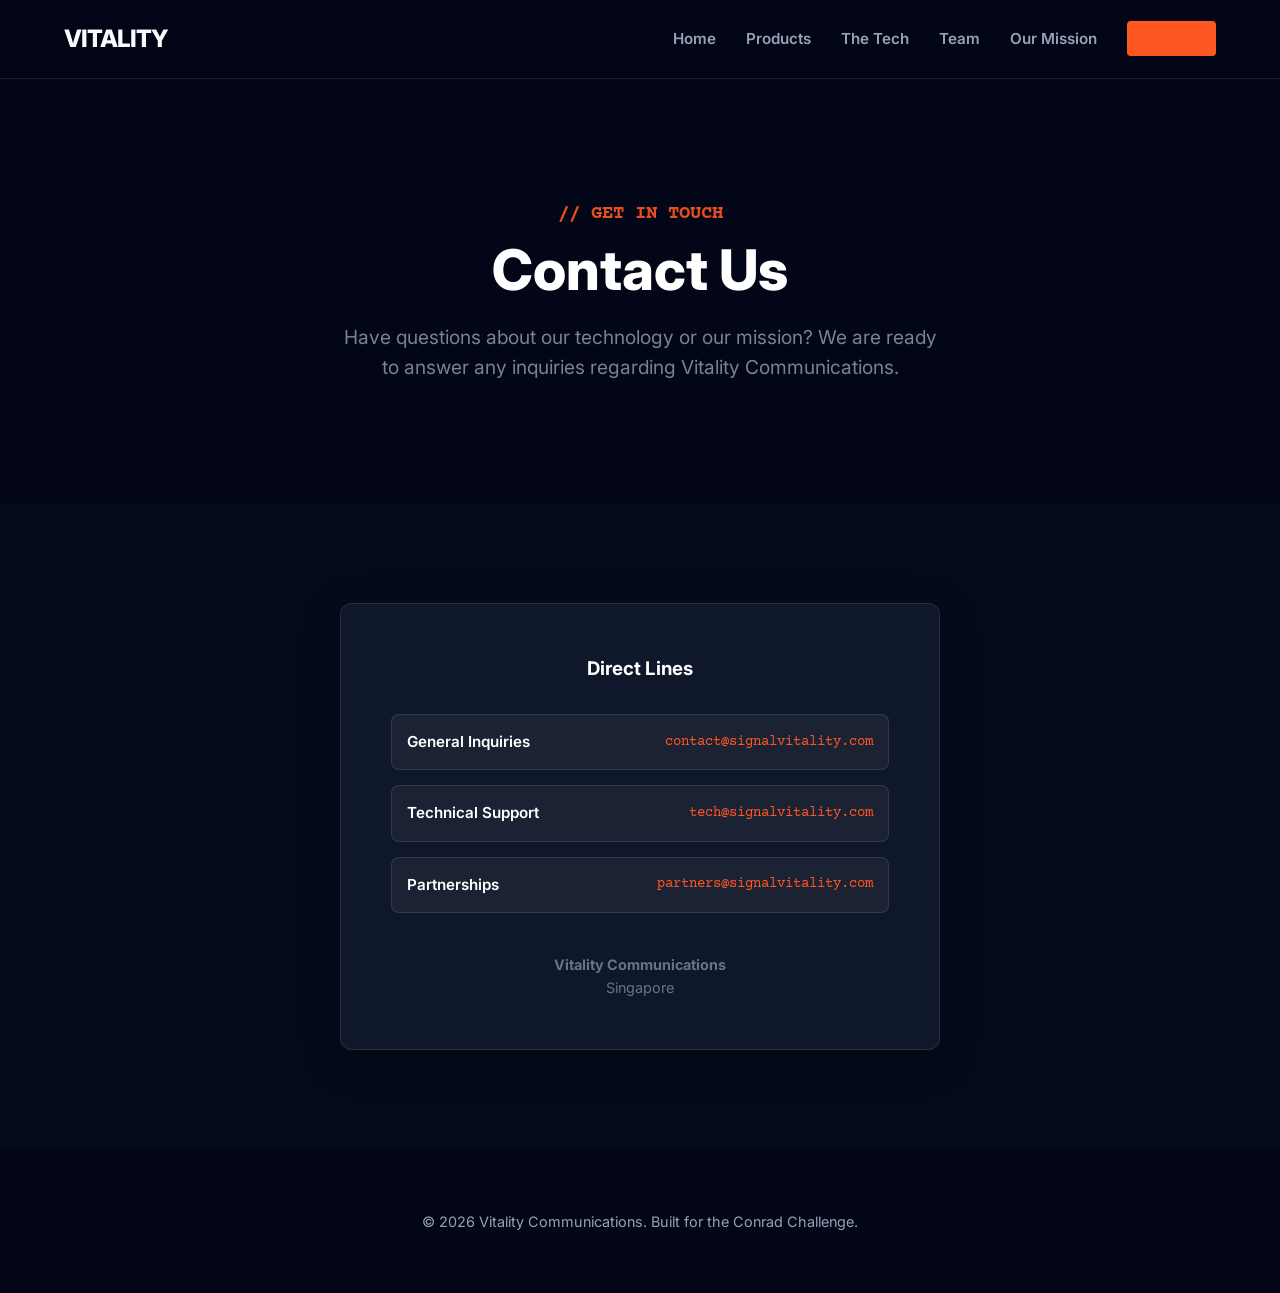
==== commit d31f1b04: "Revert site revamp from #14 and #15 Restores the site to its state as of 94160fb (22 Feb). Drops css" ====
--- a/contact.html
+++ b/contact.html
@@ -15,7 +15,6 @@
     <title>Contact | Vitality</title>
     
     <meta property="og:title" content="Contact Vitality Communications">
-    <meta name="description" content="Get in touch with the Vitality team regarding technology, partnerships, or general inquiries.">
     <meta property="og:description" content="Get in touch with the Vitality team regarding technology, partnerships, or general inquiries.">
     <meta property="og:image" content="https://signalvitality.com/assets/img/clean.png">
     
@@ -24,7 +23,6 @@
     <link href="https://fonts.googleapis.com/css2?family=Inter:wght@400;600;800&family=Courier+Prime:wght@400;700&display=swap" rel="stylesheet">
     <link rel="stylesheet" href="css/style.css">
     <link rel="stylesheet" href="css/contact.css">
-    <link rel="stylesheet" href="css/refinement.css">
 </head>
 <body>
     <nav></nav>
@@ -41,29 +39,34 @@
         </header>
 
         <section class="reveal">
-            <div class="container">
-                <div class="contact-panel">
-                    <div class="contact-context">
-                        <span class="section-code">OPEN CHANNEL</span>
-                        <h2>Talk to the team building Aegis.</h2>
-                        <p>Choose the channel that best fits your question. We review every message directly—no ticketing maze, no generic support queue.</p>
-                        <p class="location">BASED IN SINGAPORE<br>RESPONDING WORLDWIDE</p>
-                    </div>
-                    <div class="contact-channels">
-                        <a href="mailto:contact@signalvitality.com" class="contact-link">
-                            <span class="contact-label">General Inquiries</span>
-                            <span class="contact-email">contact@signalvitality.com</span>
-                        </a>
-                        <a href="mailto:tech@signalvitality.com" class="contact-link">
-                            <span class="contact-label">Technical Support</span>
-                            <span class="contact-email">tech@signalvitality.com</span>
-                        </a>
-                        <a href="mailto:partners@signalvitality.com" class="contact-link">
-                            <span class="contact-label">Partnerships</span>
-                            <span class="contact-email">partners@signalvitality.com</span>
-                        </a>
-                    </div>
+            <div class="container" style="display: flex; justify-content: center;">
+                
+                <div style="background: var(--bg-card); padding: 50px; border-radius: 12px; border: 1px solid var(--border-color); text-align: center; max-width: 600px; width: 100%; box-shadow: 0 10px 40px rgba(0,0,0,0.4);">
+
+                    <h3 style="color: white; margin-bottom: 30px;">Direct Lines</h3>
+
+                    <a href="mailto:contact@signalvitality.com" class="contact-link">
+                        <span class="contact-label">General Inquiries</span>
+                        <span class="contact-email">contact@signalvitality.com</span>
+                    </a>
+
+                    <a href="mailto:tech@signalvitality.com" class="contact-link">
+                        <span class="contact-label">Technical Support</span>
+                        <span class="contact-email">tech@signalvitality.com</span>
+                    </a>
+
+                    <a href="mailto:partners@signalvitality.com" class="contact-link">
+                        <span class="contact-label">Partnerships</span>
+                        <span class="contact-email">partners@signalvitality.com</span>
+                    </a>
+
+                    <p style="margin-top: 40px; font-size: 0.9rem; color: #64748b; font-family: 'Inter', sans-serif;">
+                        <strong>Vitality Communications</strong><br>
+                        Singapore
+                    </p>
+
                 </div>
+
             </div>
         </section>
     </main>
